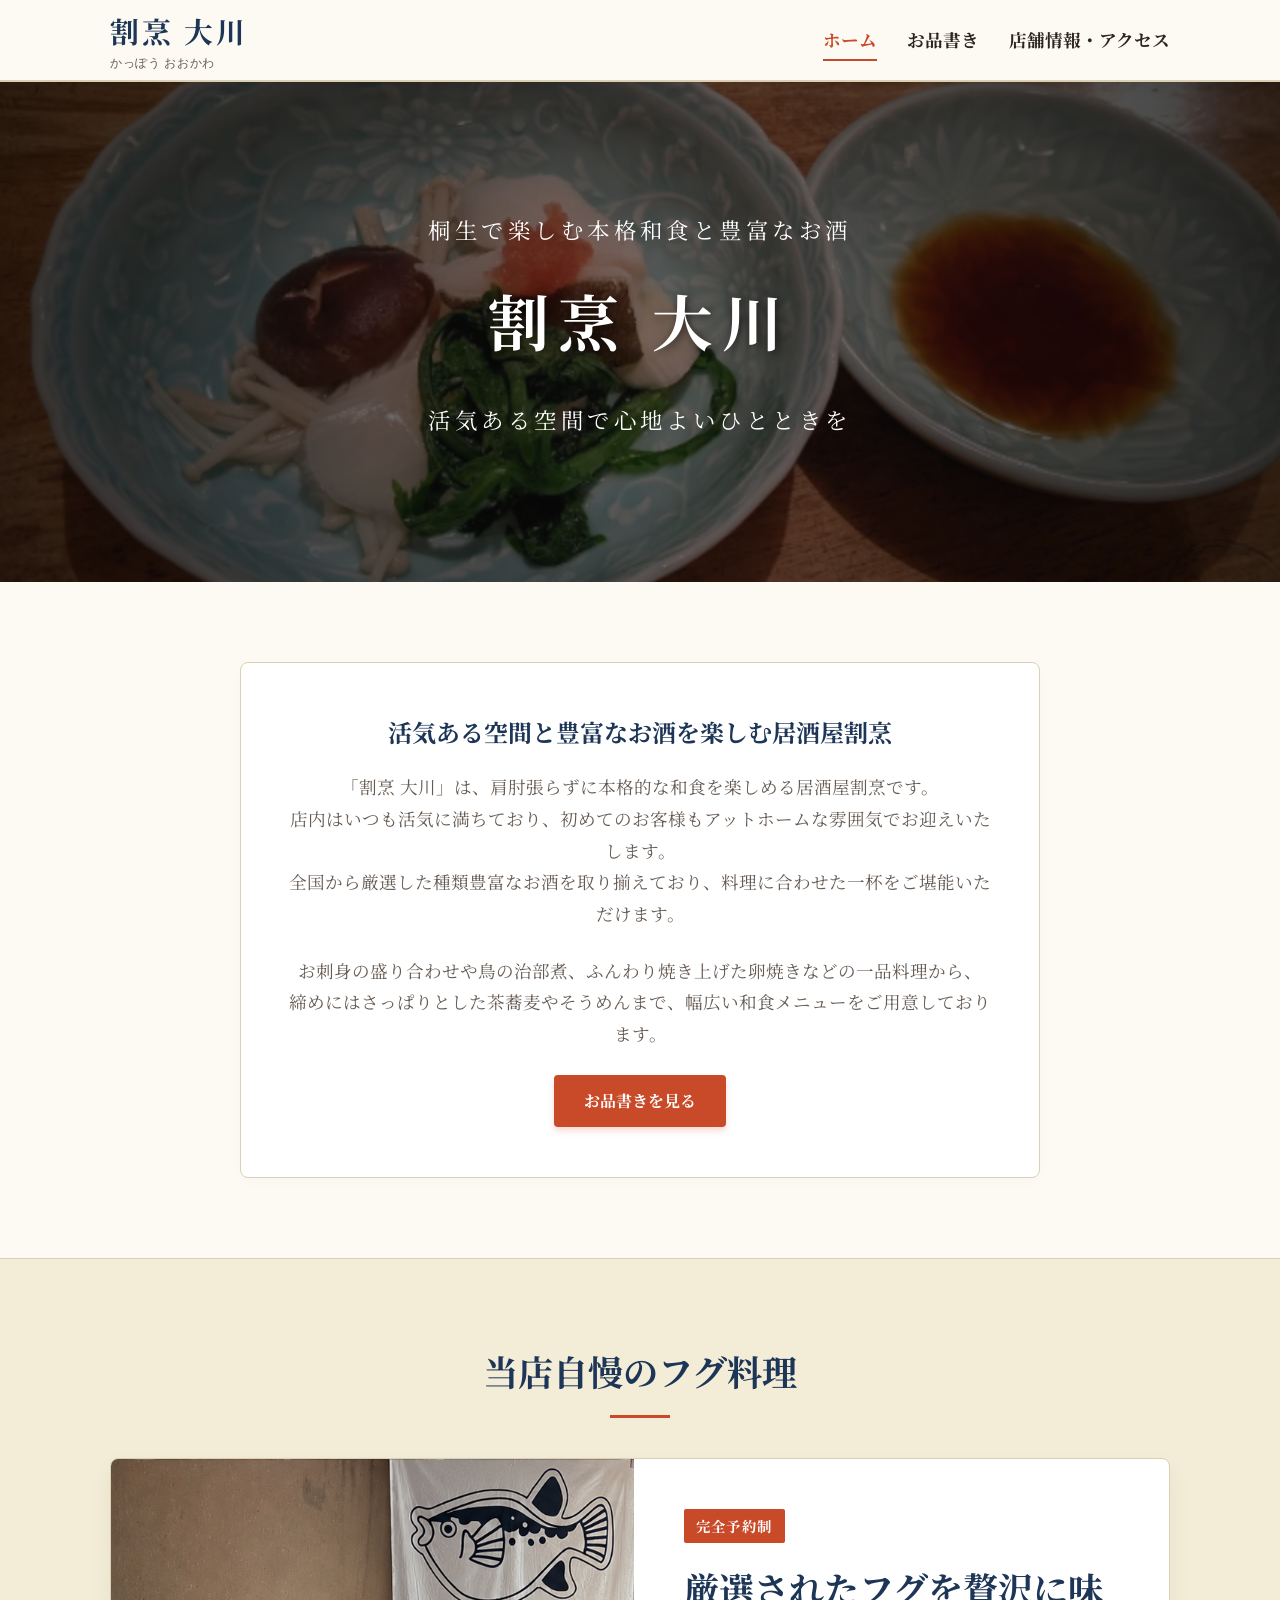
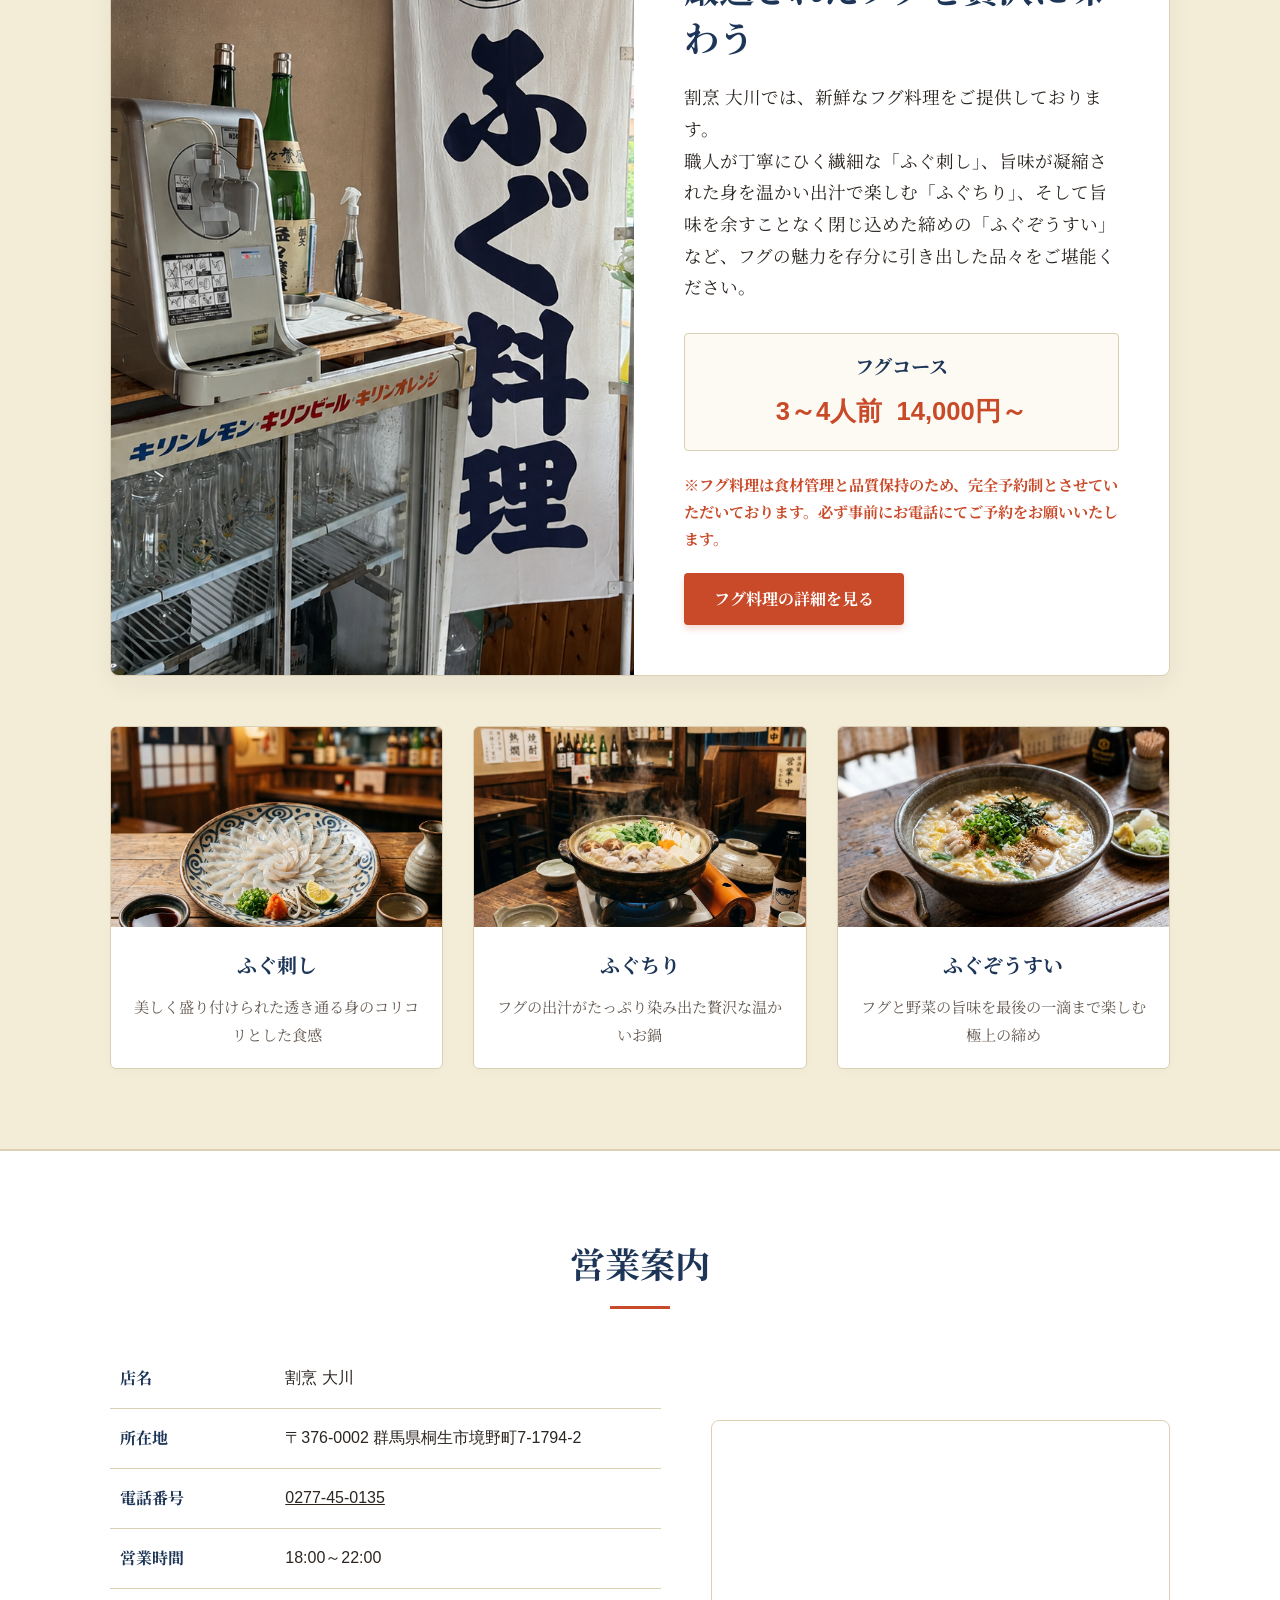
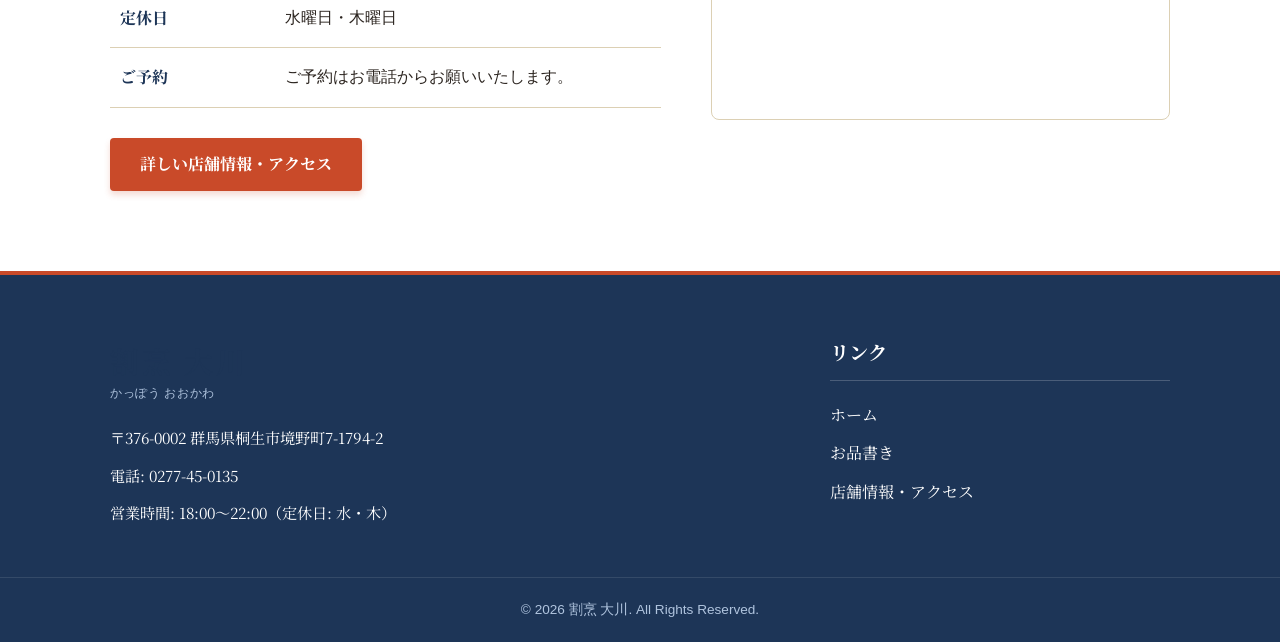
==== index.html @ 44708127 "Add files via upload" ====
<!DOCTYPE html>
<html lang="ja">
<head>
  <meta charset="UTF-8">
  <meta name="viewport" content="width=device-width, initial-scale=1.0">
  <meta name="description" content="群馬県桐生市境野町にある「割烹 大川」の公式ホームページです。活気ある店内で豊富なお酒と本格的な和食をお楽しみいただけます。完全予約制の絶品フグ料理をはじめ、お刺身、鳥の治部煮など自慢の逸品をご用意しております。">
  <title>割烹 大川 - 桐生市の居酒屋割烹・フグ料理</title>
  <!-- 共通スタイルシート -->
  <link rel="stylesheet" href="style.css">
</head>
<body>

  <!-- ヘッダー -->
  <header>
    <div class="container header-container">
      <div class="logo">
        <a href="index.html">
          <span class="logo-main">割烹 大川</span>
          <span class="logo-sub">かっぽう おおかわ</span>
        </a>
      </div>

      <!-- デスクトップ用ナビゲーション -->
      <nav class="nav-menu">
        <a href="index.html" class="nav-link active">ホーム</a>
        <a href="menu.html" class="nav-link">お品書き</a>
        <a href="info.html" class="nav-link">店舗情報・アクセス</a>
      </nav>

      <!-- モバイル用ハンバーガーボタン -->
      <button class="hamburger" aria-label="メニューを開閉する" aria-expanded="false">
        <span class="hamburger-line"></span>
      </button>
    </div>
  </header>

  <!-- モバイル用ナビゲーションオーバーレイ -->
  <div class="nav-overlay">
    <button class="nav-overlay-close" aria-label="メニューを閉じる">&times;</button>
    <nav class="nav-overlay-menu">
      <a href="index.html" class="nav-overlay-link active">ホーム</a>
      <a href="menu.html" class="nav-overlay-link">お品書き</a>
      <a href="info.html" class="nav-overlay-link">店舗情報・アクセス</a>
    </nav>
    <div class="nav-overlay-info">
      <p>割烹 大川</p>
      <p>群馬県桐生市境野町7-1794-2</p>
      <p>電話: 0277-45-0135</p>
    </div>

  </div>

  <!-- メインビジュアル -->
  <section class="hero">
    <img src="img/ふぐイメージ.png" alt="割烹 大川 ふぐイメージ" class="hero-bg">
    <div class="hero-content">
      <p class="hero-tagline">桐生で楽しむ本格和食と豊富なお酒</p>
      <h1 class="hero-title">割烹 大川</h1>
      <p class="hero-tagline">活気ある空間で心地よいひとときを</p>
    </div>
  </section>

  <!-- メッセージセクション -->
  <section class="section-padding">
    <div class="container text-center">
      <div class="intro-text-box">
        <p class="intro-lead">活気ある空間と豊富なお酒を楽しむ居酒屋割烹</p>
        <p class="intro-desc">
          「割烹 大川」は、肩肘張らずに本格的な和食を楽しめる居酒屋割烹です。<br>
          店内はいつも活気に満ちており、初めてのお客様もアットホームな雰囲気でお迎えいたします。<br>
          全国から厳選した種類豊富なお酒を取り揃えており、料理に合わせた一杯をご堪能いただけます。
        </p>
        <p class="intro-desc">
          お刺身の盛り合わせや鳥の治部煮、ふんわり焼き上げた卵焼きなどの一品料理から、<br>
          締めにはさっぱりとした茶蕎麦やそうめんまで、幅広い和食メニューをご用意しております。
        </p>
        <a href="menu.html" class="btn">お品書きを見る</a>
      </div>
    </div>
  </section>

  <!-- フグ料理特集セクション (大々的に打ち出し) -->
  <section class="section-padding fugu-featured-section">
    <div class="container">
      <h2 class="section-title">当店自慢のフグ料理</h2>
      
      <div class="fugu-featured-card">
        <div class="fugu-featured-img" style="background-image: url('img/ふぐ看板.png');"></div>
        <div class="fugu-featured-content">
          <span class="fugu-featured-badge">完全予約制</span>
          <h3 class="fugu-featured-title">厳選されたフグを贅沢に味わう</h3>
          <p class="fugu-featured-desc">
            割烹 大川では、新鮮なフグ料理をご提供しております。<br>
            職人が丁寧にひく繊細な「ふぐ刺し」、旨味が凝縮された身を温かい出汁で楽しむ「ふぐちり」、そして旨味を余すことなく閉じ込めた締めの「ふぐぞうすい」など、フグの魅力を存分に引き出した品々をご堪能ください。
          </p>
          <div class="fugu-course-box">
            <p class="fugu-course-label">フグコース</p>
            <p class="fugu-course-price">3～4人前&nbsp;&nbsp;14,000円～</p>
          </div>
          <p class="text-accent" style="font-weight: bold; margin-bottom: 20px; font-size: 0.95rem;">
            ※フグ料理は食材管理と品質保持のため、完全予約制とさせていただいております。必ず事前にお電話にてご予約をお願いいたします。
          </p>
          <div class="fugu-featured-btn-wrap">
            <a href="menu.html#fugu" class="btn">フグ料理の詳細を見る</a>
          </div>
        </div>
      </div>

      <!-- フグ3点プレビュー -->
      <div class="fugu-preview-grid">
        <div class="fugu-preview-item">
          <div class="fugu-preview-img-wrap">
            <img src="img/fugu_sashi.png" alt="ふぐ刺し">
          </div>
          <div class="fugu-preview-info">
            <h4 class="fugu-preview-name">ふぐ刺し</h4>
            <p class="fugu-preview-text">美しく盛り付けられた透き通る身のコリコリとした食感</p>
          </div>
        </div>
        <div class="fugu-preview-item">
          <div class="fugu-preview-img-wrap">
            <img src="img/fugu_chiri.png" alt="ふぐちり">
          </div>
          <div class="fugu-preview-info">
            <h4 class="fugu-preview-name">ふぐちり</h4>
            <p class="fugu-preview-text">フグの出汁がたっぷり染み出た贅沢な温かいお鍋</p>
          </div>
        </div>
        <div class="fugu-preview-item">
          <div class="fugu-preview-img-wrap">
            <img src="img/fugu_zousui.png" alt="ふぐぞうすい">
          </div>
          <div class="fugu-preview-info">
            <h4 class="fugu-preview-name">ふぐぞうすい</h4>
            <p class="fugu-preview-text">フグと野菜の旨味を最後の一滴まで楽しむ極上の締め</p>
          </div>
        </div>
      </div>

    </div>
  </section>



  <!-- 簡易店舗情報 & アクセス -->
  <section class="section-padding home-info-section">
    <div class="container">
      <h2 class="section-title">営業案内</h2>
      
      <div class="home-info-columns">
        <div>
          <table class="home-info-table">
            <tbody>
              <tr>
                <th>店名</th>
                <td>割烹 大川</td>
              </tr>
              <tr>
                <th>所在地</th>
                <td>〒376-0002 群馬県桐生市境野町7-1794-2</td>
              </tr>
              <tr>
                <th>電話番号</th>
                <td><a href="tel:0277-45-0135" style="color: inherit; text-decoration: underline;">0277-45-0135</a></td>
              </tr>
              <tr>
                <th>営業時間</th>
                <td>18:00～22:00</td>
              </tr>
              <tr>
                <th>定休日</th>
                <td>水曜日・木曜日</td>
              </tr>
              <tr>
                <th>ご予約</th>
                <td>ご予約はお電話からお願いいたします。</td>
              </tr>
            </tbody>
          </table>
          <div style="margin-top: 30px;">
            <a href="info.html" class="btn">詳しい店舗情報・アクセス</a>
          </div>
        </div>
        
        <div>
          <!-- 地図 (プレースホルダーまたは簡単な案内。今回は桐生市境野町の簡易案内) -->
          <div class="home-info-map-wrap">
            <!-- Google Maps iframe を埋め込む (桐生市境野町7-1794-2の位置) -->
            <iframe src="https://www.google.com/maps/embed?pb=!1m18!1m12!1m3!1d3209.7027581177607!2d139.36224347715367!3d36.3800689916238!2m3!1f0!2f0!3f0!3m2!1i1024!2i768!4f13.1!3m3!1m2!1s0x601f464016d9059f%3A0xf8aa94d90693f6e3!2z5Ymy54G5IOWkp-W3dA!5e0!3m2!1sja!2sjp!4v1719810000000!5m2!1sja!2sjp" width="100%" height="100%" style="border:0;" allowfullscreen="" loading="lazy" referrerpolicy="no-referrer-when-downgrade"></iframe>
          </div>
        </div>
      </div>
      
    </div>
  </section>

  <!-- フッター -->
  <footer>
    <div class="container footer-content">
      <div class="footer-info">
        <div class="logo" style="margin-bottom: 20px;">
          <a href="index.html">
            <span class="logo-main">割烹 大川</span>
            <span class="logo-sub" style="color: #b0c4de;">かっぽう おおかわ</span>
          </a>
        </div>
        <p>〒376-0002 群馬県桐生市境野町7-1794-2</p>
        <p>電話: 0277-45-0135</p>
        <p>営業時間: 18:00～22:00（定休日: 水・木）</p>
      </div>
      
      <div class="footer-links">
        <h3>リンク</h3>
        <ul>
          <li><a href="index.html">ホーム</a></li>
          <li><a href="menu.html">お品書き</a></li>
          <li><a href="info.html">店舗情報・アクセス</a></li>
        </ul>
      </div>
      

    </div>
    
    <div class="copyright">
      <p>&copy; 2026 割烹 大川. All Rights Reserved.</p>
    </div>
  </footer>

  <!-- 共通スクリプト -->
  <script src="script.js"></script>
</body>
</html>
---- style.css ----
/* ==========================================================================
   割烹 大川 - 共通スタイルシート (style.css)
   ========================================================================== */

/* Google Fonts から和風の書体をインポート */
@import url('https://fonts.googleapis.com/css2?family=Noto+Serif+JP:wght@400;700&family=Sansita+Swashed&display=swap');

/* --- デザインシステム変数 --- */
:root {
  --bg-color-main: #fcfaf2;      /* 温かみのある和紙風の薄いベージュ */
  --bg-color-sub: #f3edd8;       /* 落ち着いたトーンのセカンド背景 */
  --text-color-main: #2c2520;    /* 墨のような焦げ茶色 */
  --text-color-sub: #665b53;     /* 落ち着いた薄めの茶色 */
  --color-primary: #1d3557;      /* 深い藍色（信頼感・和風の締め） */
  --color-accent: #c94a29;       /* 朱色・柿色（アクセント、完全予約制などの強調） */
  --color-border: #dcd0b4;       /* 障子の桟のようなソフトな境界線 */
  --font-family-serif: 'Noto Serif JP', 'Georgia', serif;
  --font-family-sans: 'Helvetica Neue', Arial, 'Hiragino Kaku Gothic ProN', Meiryo, sans-serif;
  --max-width: 1100px;
  --transition-speed: 0.3s;
}

/* --- リセット & 基本設定 --- */
* {
  box-sizing: border-box;
  margin: 0;
  padding: 0;
}

body {
  font-family: var(--font-family-serif);
  background-color: var(--bg-color-main);
  color: var(--text-color-main);
  line-height: 1.8;
  -webkit-font-smoothing: antialiased;
  -moz-osx-font-smoothing: grayscale;
}

a {
  color: inherit;
  text-decoration: none;
  transition: color var(--transition-speed);
}

img {
  max-width: 100%;
  height: auto;
  vertical-align: middle;
}

ul {
  list-style: none;
}

/* --- ユーティリティクラス --- */
.container {
  max-width: var(--max-width);
  margin: 0 auto;
  padding: 0 20px;
}

.text-center {
  text-align: center;
}

.text-accent {
  color: var(--color-accent);
}

.font-sans {
  font-family: var(--font-family-sans);
}

.section-padding {
  padding: 80px 0;
}

@media (max-width: 768px) {
  .section-padding {
    padding: 50px 0;
  }
}

.btn {
  display: inline-block;
  background-color: var(--color-accent);
  color: #ffffff;
  padding: 12px 30px;
  border-radius: 4px;
  font-weight: bold;
  transition: background-color var(--transition-speed), transform var(--transition-speed);
  box-shadow: 0 4px 6px rgba(201, 74, 41, 0.2);
}

.btn:hover {
  background-color: #aa3d20;
  transform: translateY(-2px);
  color: #ffffff;
}

.badge-reservation {
  display: inline-block;
  background-color: var(--color-accent);
  color: #ffffff;
  font-family: var(--font-family-sans);
  font-size: 0.8rem;
  padding: 2px 8px;
  border-radius: 3px;
  font-weight: bold;
  vertical-align: middle;
  margin-left: 8px;
}

/* --- ヘッダー・ナビゲーション --- */
header {
  background-color: rgba(252, 250, 242, 0.95);
  border-bottom: 2px solid var(--color-border);
  position: sticky;
  top: 0;
  z-index: 100;
  box-shadow: 0 2px 10px rgba(0,0,0,0.05);
}

.header-container {
  display: flex;
  justify-content: space-between;
  align-items: center;
  height: 80px;
}

.logo a {
  display: flex;
  flex-direction: column;
}

.logo-main {
  font-size: 1.8rem;
  font-weight: bold;
  color: var(--color-primary);
  letter-spacing: 0.1em;
}

.logo-sub {
  font-size: 0.75rem;
  font-family: var(--font-family-sans);
  color: var(--text-color-sub);
  letter-spacing: 0.05em;
  margin-top: -4px;
}

/* デスクトップ用ナビゲーション */
.nav-menu {
  display: flex;
  gap: 30px;
}

.nav-link {
  font-size: 1.1rem;
  font-weight: 700;
  position: relative;
  padding: 5px 0;
}

.nav-link::after {
  content: '';
  position: absolute;
  bottom: 0;
  left: 0;
  width: 100%;
  height: 2px;
  background-color: var(--color-primary);
  transform: scaleX(0);
  transform-origin: right;
  transition: transform var(--transition-speed) ease-in-out;
}

.nav-link:hover {
  color: var(--color-primary);
}

.nav-link:hover::after {
  transform: scaleX(1);
  transform-origin: left;
}

.nav-link.active {
  color: var(--color-accent);
}

.nav-link.active::after {
  background-color: var(--color-accent);
  transform: scaleX(1);
}

/* ハンバーガーメニューボタン */
.hamburger {
  display: none;
  background: none;
  border: none;
  cursor: pointer;
  width: 44px;
  height: 44px;
  position: relative;
  z-index: 102;
  justify-content: center;
  align-items: center;
}

.hamburger-line {
  display: block;
  width: 24px;
  height: 2px;
  background-color: var(--color-primary);
  position: absolute;
  transition: transform var(--transition-speed) ease, background-color var(--transition-speed) ease;
}

.hamburger-line::before,
.hamburger-line::after {
  content: '';
  display: block;
  width: 24px;
  height: 2px;
  background-color: var(--color-primary);
  position: absolute;
  transition: transform var(--transition-speed) ease, top var(--transition-speed) ease, bottom var(--transition-speed) ease;
}

.hamburger-line::before {
  top: -8px;
}

.hamburger-line::after {
  bottom: -8px;
}

/* ハンバーガーメニュー開いた状態の変形 */
.hamburger.is-active .hamburger-line {
  background-color: transparent;
}

.hamburger.is-active .hamburger-line::before {
  top: 0;
  transform: rotate(45deg);
}

.hamburger.is-active .hamburger-line::after {
  bottom: 0;
  transform: rotate(-45deg);
}

/* モバイル用ナビゲーションオーバーレイ */
.nav-overlay {
  display: none;
}

/* --- フッター --- */
footer {
  background-color: var(--color-primary);
  color: #ffffff;
  padding: 60px 0 20px 0;
  border-top: 4px solid var(--color-accent);
}

.footer-content {
  display: grid;
  grid-template-columns: 2fr 1fr;
  gap: 40px;
  margin-bottom: 40px;
}

@media (max-width: 768px) {
  .footer-content {
    grid-template-columns: 1fr;
    gap: 30px;
  }
}

.footer-logo .logo-main {
  color: #ffffff;
}

.footer-logo .logo-sub {
  color: #b0c4de;
}

.footer-info p {
  margin-bottom: 10px;
  font-size: 0.95rem;
}

.footer-links h3,
.footer-sns h3 {
  font-size: 1.2rem;
  margin-bottom: 20px;
  border-bottom: 1px solid rgba(255,255,255,0.2);
  padding-bottom: 10px;
}

.footer-links ul li {
  margin-bottom: 10px;
}

.footer-links ul li a:hover {
  color: #f3edd8;
  text-decoration: underline;
}

.footer-sns-link {
  display: inline-flex;
  align-items: center;
  gap: 10px;
  background-color: rgba(255,255,255,0.1);
  padding: 8px 16px;
  border-radius: 4px;
  font-weight: bold;
  font-family: var(--font-family-sans);
  transition: background-color var(--transition-speed);
}

.footer-sns-link:hover {
  background-color: var(--color-accent);
  color: #ffffff;
}

.copyright {
  text-align: center;
  padding-top: 20px;
  border-top: 1px solid rgba(255,255,255,0.1);
  font-size: 0.85rem;
  color: #b0c4de;
  font-family: var(--font-family-sans);
}

/* --- ページ共通装飾 --- */
.section-title {
  font-size: 2.2rem;
  font-weight: bold;
  text-align: center;
  margin-bottom: 40px;
  color: var(--color-primary);
  position: relative;
  padding-bottom: 15px;
}

.section-title::after {
  content: '';
  position: absolute;
  bottom: 0;
  left: 50%;
  transform: translateX(-50%);
  width: 60px;
  height: 3px;
  background-color: var(--color-accent);
}

@media (max-width: 768px) {
  .section-title {
    font-size: 1.8rem;
    margin-bottom: 30px;
  }
}

/* ==========================================================================
   個別ページスタイル
   ========================================================================== */

/* --- トップページ (index.html) --- */
.hero {
  position: relative;
  height: 500px;
  background-color: #333;
  overflow: hidden;
  display: flex;
  align-items: center;
  justify-content: center;
  text-align: center;
  color: #ffffff;
}

.hero::after {
  content: '';
  position: absolute;
  top: 0;
  left: 0;
  width: 100%;
  height: 100%;
  background: radial-gradient(circle, rgba(0,0,0,0.3) 0%, rgba(0,0,0,0.7) 100%);
  z-index: 1;
}

.hero-bg {
  position: absolute;
  top: 50%;
  left: 50%;
  transform: translate(-50%, -50%);
  min-width: 100%;
  min-height: 100%;
  object-fit: cover;
  opacity: 0.75;
}

.hero-content {
  position: relative;
  z-index: 2;
  padding: 0 20px;
}

.hero-tagline {
  font-size: 1.4rem;
  letter-spacing: 0.2em;
  margin-bottom: 15px;
  font-weight: normal;
}

.hero-title {
  font-size: 3.8rem;
  letter-spacing: 0.15em;
  font-weight: bold;
  margin-bottom: 25px;
  text-shadow: 2px 2px 10px rgba(0,0,0,0.6);
}

@media (max-width: 768px) {
  .hero {
    height: 400px;
  }
  .hero-tagline {
    font-size: 1.1rem;
  }
  .hero-title {
    font-size: 2.5rem;
    margin-bottom: 20px;
  }
}

/* メッセージセクション */
.intro-text-box {
  background-color: #ffffff;
  border: 1px solid var(--color-border);
  padding: 50px 40px;
  border-radius: 8px;
  box-shadow: 0 4px 15px rgba(0,0,0,0.02);
  max-width: 800px;
  margin: 0 auto;
}

.intro-lead {
  font-size: 1.5rem;
  color: var(--color-primary);
  font-weight: bold;
  margin-bottom: 20px;
  line-height: 1.6;
}

.intro-desc {
  font-size: 1.1rem;
  color: var(--text-color-sub);
  margin-bottom: 25px;
}

@media (max-width: 768px) {
  .intro-text-box {
    padding: 30px 20px;
  }
  .intro-lead {
    font-size: 1.25rem;
  }
  .intro-desc {
    font-size: 1rem;
  }
}

/* フグ大々的打ち出しセクション */
.fugu-featured-section {
  background-color: var(--bg-color-sub);
  border-top: 1px solid var(--color-border);
  border-bottom: 1px solid var(--color-border);
}

.fugu-featured-card {
  display: flex;
  background-color: #ffffff;
  border-radius: 8px;
  overflow: hidden;
  box-shadow: 0 10px 25px rgba(0,0,0,0.05);
  border: 1px solid var(--color-border);
}

.fugu-featured-img {
  flex: 1.2;
  min-height: 380px;
  background-size: cover;
  background-position: center;
}

.fugu-featured-content {
  flex: 1;
  padding: 50px;
  display: flex;
  flex-direction: column;
  justify-content: center;
}

.fugu-featured-badge {
  align-self: flex-start;
  background-color: var(--color-accent);
  color: #ffffff;
  padding: 4px 12px;
  font-weight: bold;
  font-size: 0.9rem;
  margin-bottom: 20px;
  letter-spacing: 0.1em;
  border-radius: 2px;
}

.fugu-featured-title {
  font-size: 2.2rem;
  font-weight: bold;
  color: var(--color-primary);
  margin-bottom: 20px;
  line-height: 1.4;
}

.fugu-featured-desc {
  font-size: 1.1rem;
  color: var(--text-color-main);
  margin-bottom: 30px;
  line-height: 1.8;
}

.fugu-featured-btn-wrap {
  margin-top: auto;
}

@media (max-width: 992px) {
  .fugu-featured-card {
    flex-direction: column;
  }
  .fugu-featured-img {
    min-height: 300px;
  }
  .fugu-featured-content {
    padding: 30px;
  }
  .fugu-featured-title {
    font-size: 1.8rem;
  }
}

/* フグ3点プレビューグリッド */
.fugu-preview-grid {
  display: grid;
  grid-template-columns: repeat(3, 1fr);
  gap: 30px;
  margin-top: 50px;
}

.fugu-preview-item {
  background-color: #ffffff;
  border: 1px solid var(--color-border);
  border-radius: 6px;
  overflow: hidden;
  box-shadow: 0 4px 10px rgba(0,0,0,0.02);
  transition: transform var(--transition-speed);
}

.fugu-preview-item:hover {
  transform: translateY(-5px);
}

.fugu-preview-img-wrap {
  height: 200px;
  overflow: hidden;
  background-color: #eee;
}

.fugu-preview-img-wrap img {
  width: 100%;
  height: 100%;
  object-fit: cover;
  transition: transform var(--transition-speed);
}

.fugu-preview-item:hover .fugu-preview-img-wrap img {
  transform: scale(1.05);
}

.fugu-preview-info {
  padding: 20px;
  text-align: center;
}

.fugu-preview-name {
  font-size: 1.25rem;
  font-weight: bold;
  color: var(--color-primary);
  margin-bottom: 10px;
}

.fugu-preview-text {
  font-size: 0.95rem;
  color: var(--text-color-sub);
}

@media (max-width: 768px) {
  .fugu-preview-grid {
    grid-template-columns: 1fr;
    gap: 20px;
  }
}

/* ホームアクセス簡易セクション */
.home-info-section {
  background-color: #ffffff;
  border-top: 1px solid var(--color-border);
}

.home-info-columns {
  display: grid;
  grid-template-columns: 1.2fr 1fr;
  gap: 50px;
  align-items: center;
}

.home-info-table {
  width: 100%;
  border-collapse: collapse;
}

.home-info-table th,
.home-info-table td {
  padding: 15px 10px;
  border-bottom: 1px solid var(--color-border);
  text-align: left;
}

.home-info-table th {
  font-weight: bold;
  color: var(--color-primary);
  width: 30%;
  font-size: 1rem;
}

.home-info-table td {
  color: var(--text-color-main);
  font-family: var(--font-family-sans);
}

.home-info-map-wrap {
  border: 1px solid var(--color-border);
  border-radius: 8px;
  overflow: hidden;
  height: 300px;
}

@media (max-width: 768px) {
  .home-info-columns {
    grid-template-columns: 1fr;
    gap: 30px;
  }
  .home-info-map-wrap {
    height: 250px;
  }
}

/* --- お品書きページ (menu.html) --- */
.page-header {
  background-color: var(--bg-color-sub);
  border-bottom: 1px solid var(--color-border);
  text-align: center;
  padding: 60px 0;
}

.page-header h1 {
  font-size: 2.6rem;
  color: var(--color-primary);
  margin-bottom: 10px;
}

.page-header p {
  font-size: 1.1rem;
  color: var(--text-color-sub);
}

@media (max-width: 768px) {
  .page-header {
    padding: 40px 0;
  }
  .page-header h1 {
    font-size: 2rem;
  }
}

.menu-section {
  padding: 60px 0;
}

.menu-section:nth-of-type(even) {
  background-color: #ffffff;
  border-top: 1px solid var(--color-border);
  border-bottom: 1px solid var(--color-border);
}

.menu-sub-title {
  font-size: 1.6rem;
  font-weight: bold;
  color: var(--color-primary);
  margin-bottom: 30px;
  border-left: 4px solid var(--color-accent);
  padding-left: 15px;
}

/* フグ料理お品書きレイアウト（画像あり） */
.menu-fugu-list {
  display: flex;
  flex-direction: column;
  gap: 50px;
}

.menu-fugu-item {
  display: flex;
  gap: 40px;
  background-color: #ffffff;
  border: 1px solid var(--color-border);
  border-radius: 8px;
  overflow: hidden;
  box-shadow: 0 4px 15px rgba(0,0,0,0.02);
}

.menu-fugu-item:nth-child(even) {
  flex-direction: row-reverse;
}

.menu-fugu-img {
  flex: 1;
  height: 300px;
  overflow: hidden;
}

.menu-fugu-img img {
  width: 100%;
  height: 100%;
  object-fit: cover;
}

.menu-fugu-detail {
  flex: 1.2;
  padding: 40px;
  display: flex;
  flex-direction: column;
  justify-content: center;
}

.menu-fugu-name {
  font-size: 1.6rem;
  font-weight: bold;
  color: var(--color-primary);
  margin-bottom: 15px;
  display: flex;
  align-items: center;
  justify-content: space-between;
}

.menu-fugu-price {
  font-size: 1.3rem;
  color: var(--color-accent);
  font-family: var(--font-family-sans);
}

.menu-fugu-desc {
  font-size: 1rem;
  color: var(--text-color-sub);
  line-height: 1.8;
}

@media (max-width: 768px) {
  .menu-fugu-item,
  .menu-fugu-item:nth-child(even) {
    flex-direction: column;
  }
  .menu-fugu-img {
    height: 220px;
  }
  .menu-fugu-detail {
    padding: 25px;
  }
  .menu-fugu-name {
    font-size: 1.4rem;
    flex-direction: column;
    align-items: flex-start;
    gap: 5px;
  }
}

/* 通常メニューレイアウト（和風メニューリスト） */
.menu-classic-grid {
  display: grid;
  grid-template-columns: repeat(2, 1fr);
  gap: 30px 50px;
}

.menu-classic-item {
  border-bottom: 1px dashed var(--color-border);
  padding-bottom: 15px;
}

.menu-classic-header {
  display: flex;
  justify-content: space-between;
  align-items: baseline;
  margin-bottom: 8px;
}

.menu-classic-name {
  font-size: 1.2rem;
  font-weight: bold;
  color: var(--color-primary);
}

.menu-classic-price {
  font-family: var(--font-family-sans);
  color: var(--color-accent);
  font-weight: bold;
}

.menu-classic-desc {
  font-size: 0.9rem;
  color: var(--text-color-sub);
}

@media (max-width: 768px) {
  .menu-classic-grid {
    grid-template-columns: 1fr;
    gap: 20px;
  }
}

/* お酒セクション */
.drink-intro-box {
  background-color: var(--bg-color-sub);
  border: 1px solid var(--color-border);
  padding: 30px;
  border-radius: 6px;
  margin-bottom: 40px;
  text-align: center;
}

.drink-intro-title {
  font-size: 1.3rem;
  font-weight: bold;
  color: var(--color-primary);
  margin-bottom: 10px;
}

/* --- 店舗情報・アクセス (info.html) --- */
.info-section {
  padding: 60px 0;
}

.info-grid {
  display: grid;
  grid-template-columns: 1.2fr 1fr;
  gap: 50px;
}

@media (max-width: 992px) {
  .info-grid {
    grid-template-columns: 1fr;
    gap: 40px;
  }
}

/* ギャラリーセクション */
.gallery-container {
  margin-top: 50px;
  background-color: #ffffff;
  border: 1px solid var(--color-border);
  padding: 40px;
  border-radius: 8px;
}

.gallery-grid {
  display: grid;
  grid-template-columns: repeat(3, 1fr);
  gap: 20px;
  margin-top: 30px;
}

.gallery-item {
  height: 200px;
  overflow: hidden;
  border-radius: 4px;
  border: 1px solid var(--color-border);
  cursor: pointer;
  position: relative;
}

.gallery-item img {
  width: 100%;
  height: 100%;
  object-fit: cover;
  transition: transform var(--transition-speed) ease;
}

.gallery-item:hover img {
  transform: scale(1.08);
}

@media (max-width: 768px) {
  .gallery-container {
    padding: 20px;
  }
  .gallery-grid {
    grid-template-columns: 1fr;
    gap: 15px;
  }
  .gallery-item {
    height: 180px;
  }
}

/* モーダル表示 (ギャラリー拡大用) */
.modal {
  display: none;
  position: fixed;
  z-index: 200;
  padding-top: 100px;
  left: 0;
  top: 0;
  width: 100%;
  height: 100%;
  overflow: auto;
  background-color: rgba(0,0,0,0.85);
}

.modal-content {
  margin: auto;
  display: block;
  width: 80%;
  max-width: 800px;
  border-radius: 4px;
  border: 2px solid #fff;
  box-shadow: 0 5px 25px rgba(0,0,0,0.5);
  animation: zoomIn 0.3s;
}

@keyframes zoomIn {
  from {transform: scale(0.9); opacity: 0;}
  to {transform: scale(1); opacity: 1;}
}

.modal-close {
  position: absolute;
  top: 30px;
  right: 35px;
  color: #f1f1f1;
  font-size: 40px;
  font-weight: bold;
  cursor: pointer;
  transition: color var(--transition-speed);
}

.modal-close:hover {
  color: var(--color-accent);
}

@media (max-width: 768px) {
  .modal-content {
    width: 95%;
  }
  .modal-close {
    top: 15px;
    right: 20px;
  }
}

/* モバイル用ナビゲーションオーバーレイ(メニュー展開時) */
@media (max-width: 768px) {
  .nav-menu {
    display: none; /* デスクトップ用メニューは非表示 */
  }

  .hamburger {
    display: flex; /* モバイルではハンバーガーを表示 */
  }

  .nav-overlay {
    display: block;
    position: fixed;
    top: 0;
    left: 0;
    width: 100%;
    height: 100vh;
    background-color: var(--bg-color-main);
    z-index: 101;
    transform: translateX(100%);
    transition: transform var(--transition-speed) cubic-bezier(0.77, 0.2, 0.05, 1.0);
    display: flex;
    flex-direction: column;
    justify-content: center;
    align-items: center;
  }

  .nav-overlay.is-open {
    transform: translateX(0);
  }

  .nav-overlay-menu {
    display: flex;
    flex-direction: column;
    align-items: center;
    gap: 30px;
  }

  .nav-overlay-link {
    font-size: 1.6rem;
    font-weight: bold;
    color: var(--color-primary);
  }

  .nav-overlay-link.active {
    color: var(--color-accent);
  }

  .nav-overlay-info {
    margin-top: 60px;
    text-align: center;
    font-size: 0.9rem;
    color: var(--text-color-sub);
    line-height: 1.6;
  }

  .nav-overlay-sns {
    margin-top: 20px;
  }

  .nav-overlay-close {
    position: absolute;
    top: 20px;
    right: 20px;
    font-size: 3rem;
    background: none;
    border: none;
    color: var(--color-primary);
    cursor: pointer;
    z-index: 103;
    line-height: 1;
    padding: 10px;
  }

  /* モバイル時のフグコース価格サイズ調整 */
  .fugu-course-price {
    font-size: clamp(1.1rem, 5vw, 1.4rem);
  }
  .fugu-course-card-price {
    font-size: clamp(1.3rem, 6vw, 1.8rem);
  }
}

/* フグコース関連スタイル（通常定義） */
.fugu-course-box {
  background-color: var(--bg-color-main);
  border: 1px solid var(--color-border);
  padding: 15px;
  border-radius: 4px;
  margin-bottom: 20px;
  text-align: center;
}
.fugu-course-label {
  font-size: 1.2rem;
  font-weight: bold;
  color: var(--color-primary);
  margin-bottom: 5px;
}
.fugu-course-price {
  font-size: 1.6rem;
  font-weight: bold;
  color: var(--color-accent);
  margin: 0;
  font-family: var(--font-family-sans);
  white-space: nowrap;
}

.fugu-course-card-wrap {
  background-color: #ffffff;
  border: 2px solid var(--color-accent);
  padding: 25px;
  border-radius: 8px;
  margin-bottom: 40px;
  text-align: center;
  box-shadow: 0 4px 15px rgba(201, 74, 41, 0.05);
  max-width: 600px;
  margin-left: auto;
  margin-right: auto;
}
.fugu-course-card-title {
  font-size: 1.4rem;
  font-weight: bold;
  color: var(--color-primary);
  margin-bottom: 10px;
  border-bottom: 1px solid var(--color-border);
  padding-bottom: 10px;
  letter-spacing: 0.05em;
}
.fugu-course-card-price {
  font-size: 2.2rem;
  font-weight: bold;
  color: var(--color-accent);
  margin: 0;
  font-family: var(--font-family-sans);
  white-space: nowrap;
}
.fugu-course-card-note {
  font-size: 0.9rem;
  color: var(--text-color-sub);
  margin-top: 10px;
  margin-bottom: 0;
}
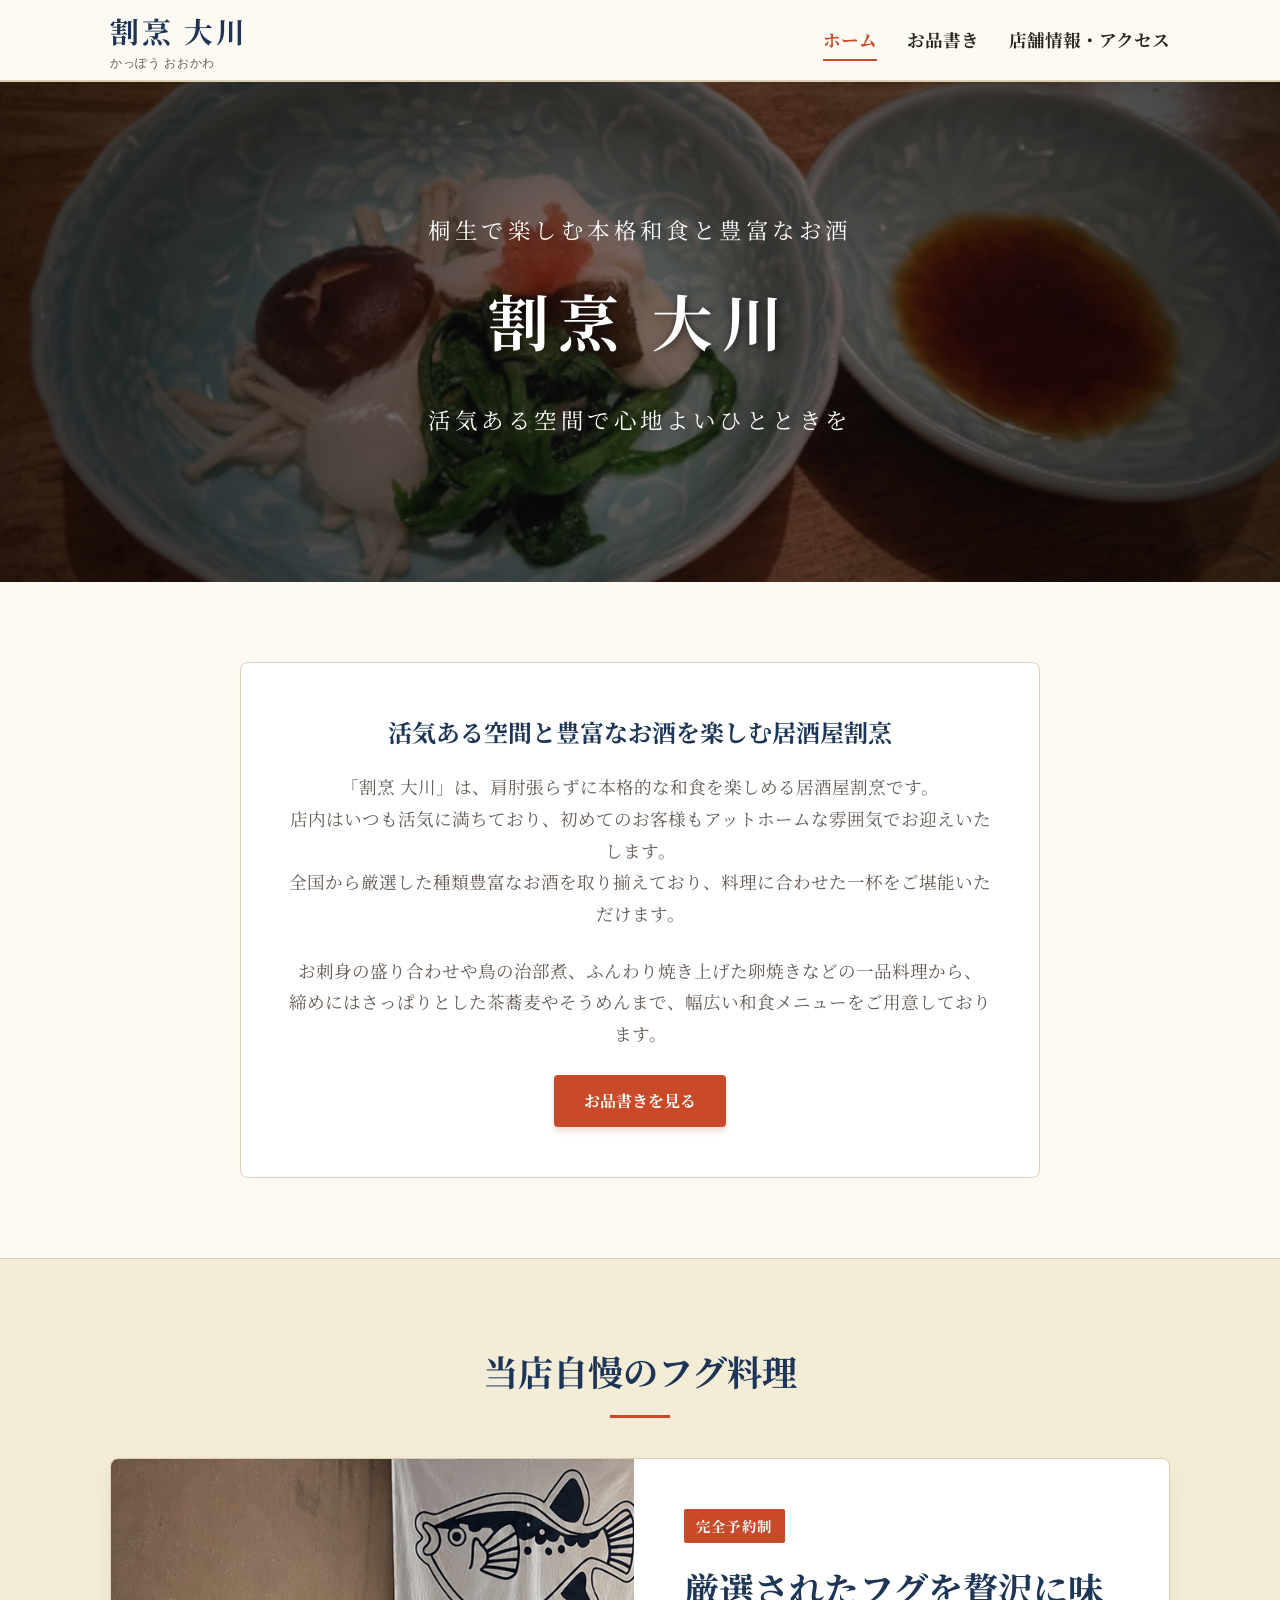
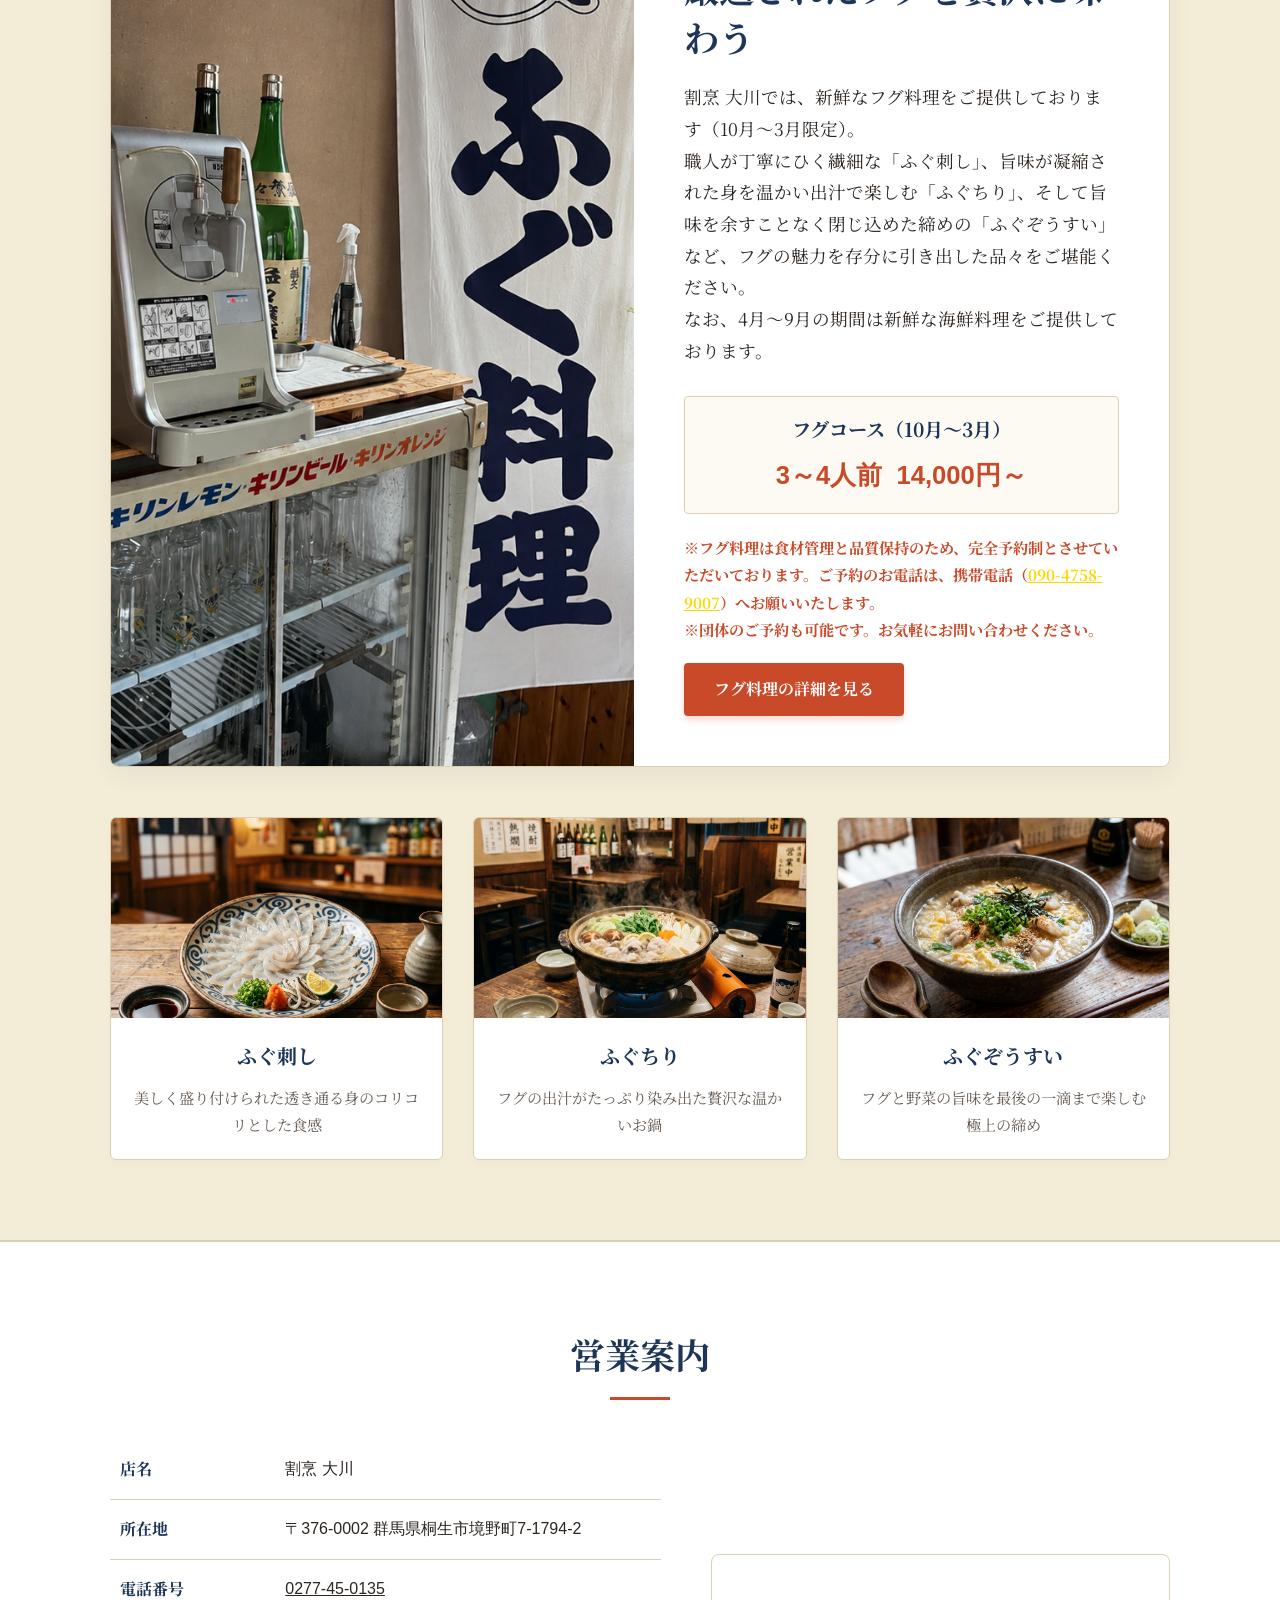
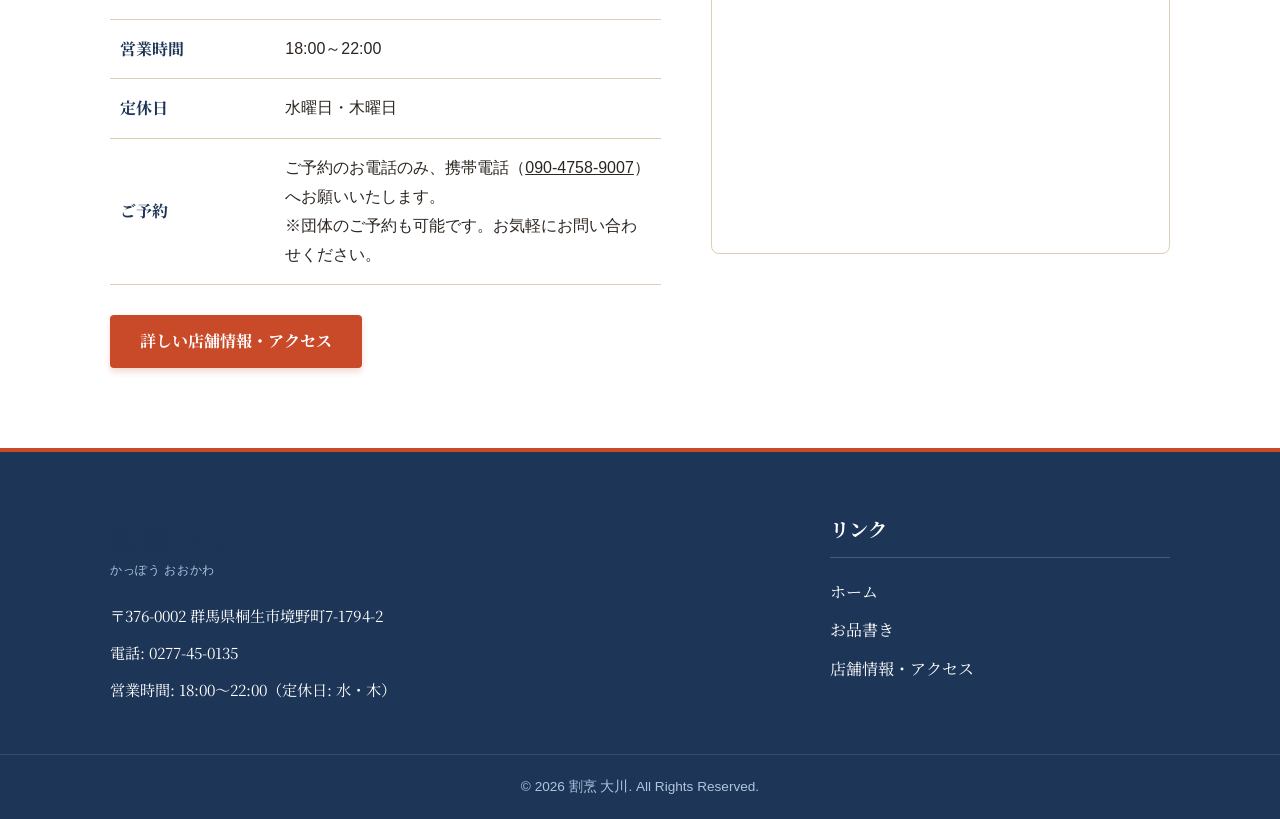
==== commit d96c1ad8: "Add files via upload" ====
--- a/index.html
+++ b/index.html
@@ -90,15 +90,17 @@
           <span class="fugu-featured-badge">完全予約制</span>
           <h3 class="fugu-featured-title">厳選されたフグを贅沢に味わう</h3>
           <p class="fugu-featured-desc">
-            割烹 大川では、新鮮なフグ料理をご提供しております。<br>
-            職人が丁寧にひく繊細な「ふぐ刺し」、旨味が凝縮された身を温かい出汁で楽しむ「ふぐちり」、そして旨味を余すことなく閉じ込めた締めの「ふぐぞうすい」など、フグの魅力を存分に引き出した品々をご堪能ください。
+            割烹 大川では、新鮮なフグ料理をご提供しております（10月〜3月限定）。<br>
+            職人が丁寧にひく繊細な「ふぐ刺し」、旨味が凝縮された身を温かい出汁で楽しむ「ふぐちり」、そして旨味を余すことなく閉じ込めた締めの「ふぐぞうすい」など、フグの魅力を存分に引き出した品々をご堪能ください。<br>
+            なお、4月〜9月の期間は新鮮な海鮮料理をご提供しております。
           </p>
           <div class="fugu-course-box">
-            <p class="fugu-course-label">フグコース</p>
+            <p class="fugu-course-label">フグコース（10月〜3月）</p>
             <p class="fugu-course-price">3～4人前&nbsp;&nbsp;14,000円～</p>
           </div>
           <p class="text-accent" style="font-weight: bold; margin-bottom: 20px; font-size: 0.95rem;">
-            ※フグ料理は食材管理と品質保持のため、完全予約制とさせていただいております。必ず事前にお電話にてご予約をお願いいたします。
+            ※フグ料理は食材管理と品質保持のため、完全予約制とさせていただいております。ご予約のお電話は、携帯電話（<a href="tel:090-4758-9007" style="color: #ffd700; text-decoration: underline;">090-4758-9007</a>）へお願いいたします。<br>
+            ※団体のご予約も可能です。お気軽にお問い合わせください。
           </p>
           <div class="fugu-featured-btn-wrap">
             <a href="menu.html#fugu" class="btn">フグ料理の詳細を見る</a>
@@ -173,7 +175,10 @@
               </tr>
               <tr>
                 <th>ご予約</th>
-                <td>ご予約はお電話からお願いいたします。</td>
+                <td>
+                  ご予約のお電話のみ、携帯電話（<a href="tel:090-4758-9007" style="color: inherit; text-decoration: underline;">090-4758-9007</a>）へお願いいたします。<br>
+                  ※団体のご予約も可能です。お気軽にお問い合わせください。
+                </td>
               </tr>
             </tbody>
           </table>
